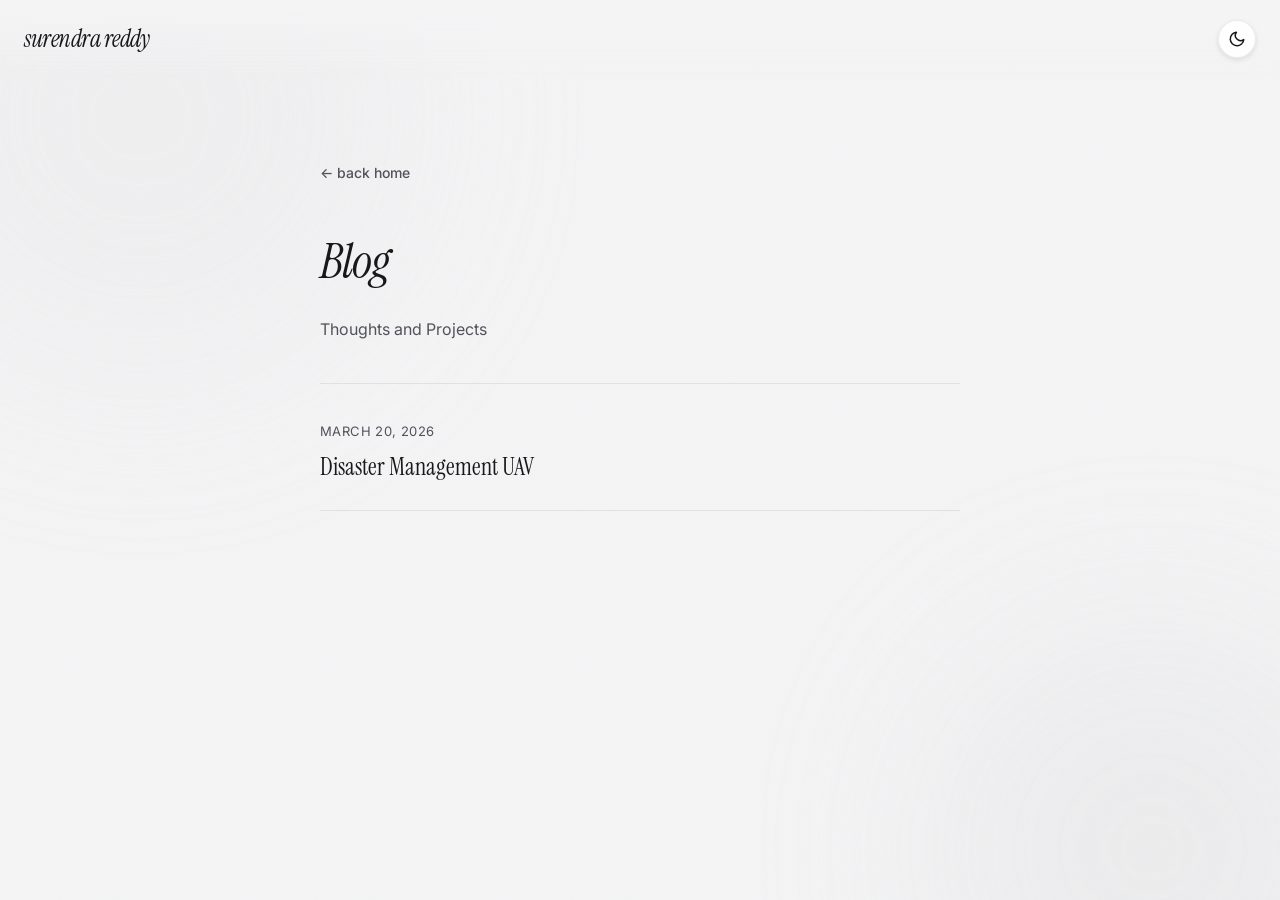
==== blog/index.html @ e0e72cfd "Initial portfolio commit with elegant styling, smart header, and UAV carousel" ====
<!doctype html>
<html lang="en">
  <head>
    <meta charset="utf-8">
    <meta name="viewport" content="width=device-width, initial-scale=1, shrink-to-fit=no">
    <title>Blog | Surendra Reddy</title>
    <!-- Import Google Font -->
    <link href="https://fonts.googleapis.com/css2?family=Instrument+Serif:ital@0;1&family=Inter:wght@400;500;600&display=swap" rel="stylesheet">
    <!-- Main styles -->
    <link rel="stylesheet" type="text/css" href="../style.css">
    <script>
      (function() {
        const theme = localStorage.getItem('theme') || (window.matchMedia('(prefers-color-scheme: dark)').matches ? 'dark' : 'light');
        document.documentElement.setAttribute('data-theme', theme);
      })();
    </script>
  </head>
  <body>

    <!-- Background Canvas System -->
    <div class="bg-canvas">
      <div class="bg-blob bg-blob-1"></div>
      <div class="bg-blob bg-blob-2"></div>
      <div class="bg-grain"></div>
    </div>

    <!-- Navigation Header -->
    <header class="site-header">
      <a href="../index.html" class="header-logo">surendra reddy</a>
      <div class="header-actions">
        <button id="theme-toggle" class="theme-toggle" aria-label="Toggle dark/light mode">
          <!-- Sun icon -->
          <svg class="sun-icon" viewBox="0 0 24 24" fill="none" stroke="currentColor" stroke-width="2" stroke-linecap="round" stroke-linejoin="round" style="width: 18px; height: 18px;">
            <circle cx="12" cy="12" r="5"></circle>
            <line x1="12" y1="1" x2="12" y2="3"></line>
            <line x1="12" y1="21" x2="12" y2="23"></line>
            <line x1="4.22" y1="4.22" x2="5.64" y2="5.64"></line>
            <line x1="18.36" y1="18.36" x2="19.78" y2="19.78"></line>
            <line x1="1" y1="12" x2="3" y2="12"></line>
            <line x1="21" y1="12" x2="23" y2="12"></line>
            <line x1="4.22" y1="19.78" x2="5.64" y2="18.36"></line>
            <line x1="18.36" y1="5.64" x2="19.78" y2="4.22"></line>
          </svg>
          <!-- Moon icon -->
          <svg class="moon-icon" viewBox="0 0 24 24" fill="none" stroke="currentColor" stroke-width="2" stroke-linecap="round" stroke-linejoin="round" style="width: 18px; height: 18px;">
            <path d="M21 12.79A9 9 0 1 1 11.21 3 7 7 0 0 0 21 12.79z"></path>
          </svg>
        </button>
      </div>
    </header>

    <div class="blog-container">
      <a href="../index.html" class="back">&larr; back home</a>
      
      <div class="blog-header">
        <h1 class="blog-title">Blog</h1>
        <p class="blog-subtitle">Thoughts and Projects</p>
      </div>

      <div class="blog-list" id="blog-posts-list">
        <p>Loading posts...</p>
      </div>
    </div>

    <!-- dynamic Markdown loading & parsing logic -->
    <script type="text/javascript">
      // Load all blog posts dynamically
      fetch('posts.json')
        .then(response => response.json())
        .then(posts => {
          const listContainer = document.getElementById('blog-posts-list');
          if (!posts || posts.length === 0) {
            listContainer.innerHTML = '<p>No posts published yet.</p>';
            return;
          }
          listContainer.innerHTML = '';
          posts.forEach(post => {
            const article = document.createElement('article');
            article.className = 'blog-post';
            article.innerHTML = `
              <p class="blog-date">${post.date}</p>
              <h2>
                <a href="view.html?post=${post.id}">${post.title}</a>
              </h2>
            `;
            listContainer.appendChild(article);
          });
        })
        .catch(err => {
          console.error("Error loading blog posts:", err);
          document.getElementById('blog-posts-list').innerHTML = '<p>Error loading blog posts.</p>';
        });

      // Theme toggle trigger
      const toggleButton = document.getElementById('theme-toggle');
      toggleButton.addEventListener('click', () => {
        const currentTheme = document.documentElement.getAttribute('data-theme');
        let newTheme = 'light';
        if (currentTheme === 'light') {
          newTheme = 'dark';
        }
        document.documentElement.setAttribute('data-theme', newTheme);
        localStorage.setItem('theme', newTheme);
      });

      // Smart header hide-on-scroll logic
      let lastScrollY = window.scrollY;
      const header = document.querySelector('.site-header');
      const threshold = 5;

      window.addEventListener('scroll', () => {
        const currentScrollY = window.scrollY;
        
        // Ignore small movements
        if (Math.abs(currentScrollY - lastScrollY) < threshold) {
          return;
        }
        
        if (currentScrollY <= 50) {
          // Always show near the top
          header.classList.remove('header-hidden');
        } else if (currentScrollY > lastScrollY) {
          // Scrolling down
          header.classList.add('header-hidden');
        } else {
          // Scrolling up
          header.classList.remove('header-hidden');
        }
        
        lastScrollY = currentScrollY;
      }, { passive: true });
    </script>
  </body>
</html>
---- style.css ----
@import url('https://fonts.googleapis.com/css2?family=Instrument+Serif:ital@0;1&family=Inter:wght@400;500;600&display=swap');

:root {
    --font-serif: 'Instrument Serif', Georgia, serif;
    --font-sans: 'Inter', -apple-system, BlinkMacSystemFont, system-ui, sans-serif;
    --font-mono: 'SF Mono', ui-monospace, Monaco, monospace;

    --bg-color: #f4f4f5;
    --bg-section-color: rgba(255, 255, 255, 0.65);
    --text-color: #18181b;
    --text-muted: #52525b;
    --text-italic: #71717a;
    --accent-color: #1d4ed8; /* permanent blue links */
    --border-color: rgba(24, 24, 27, 0.08);
    --timeline-line: #a1a1aa;
    --card-bg: rgba(255, 255, 255, 0.85);
    --card-border: rgba(24, 24, 27, 0.08);
    --pub-venue-color: #1d4ed8;
    --hr-gradient-start: rgba(24, 24, 27, 0);
    --hr-gradient-mid: rgba(24, 24, 27, 0.15);
    --hr-gradient-end: rgba(24, 24, 27, 0);
    
    --toggle-bg: rgba(255, 255, 255, 0.85);
    --toggle-color: #18181b;
    --toggle-hover-bg: #ffffff;
    
    --link-color: #71717a; /* grey by default */
    
    --blob-1: rgba(228, 228, 231, 0.45);
    --blob-2: rgba(212, 212, 216, 0.35);
}

[data-theme="dark"] {
    --bg-color: #09090b;
    --bg-section-color: rgba(24, 24, 27, 0.4);
    --text-color: #fafafa;
    --text-muted: #a1a1aa;
    --text-italic: #71717a;
    --accent-color: #60a5fa; /* permanent light blue links */
    --border-color: rgba(250, 250, 250, 0.1);
    --timeline-line: #3f3f46;
    --card-bg: rgba(24, 24, 27, 0.65);
    --card-border: rgba(250, 250, 250, 0.1);
    --pub-venue-color: #60a5fa;
    --hr-gradient-start: rgba(250, 250, 250, 0);
    --hr-gradient-mid: rgba(250, 250, 250, 0.2);
    --hr-gradient-end: rgba(250, 250, 250, 0);
    
    --toggle-bg: rgba(24, 24, 27, 0.85);
    --toggle-color: #fafafa;
    --toggle-hover-bg: #18181b;
    
    --link-color: #a1a1aa; /* grey by default */
    
    --blob-1: rgba(39, 39, 42, 0.35);
    --blob-2: rgba(24, 24, 27, 0.25);
}

/* Global Transition for Smooth Theme Switching */
* {
    transition: background-color 0.3s ease, border-color 0.3s ease, color 0.3s ease;
}

body {
    margin: 0;
    padding: 0;
    background-color: transparent;
    font-family: var(--font-sans);
    font-size: 16px;
    line-height: 1.6;
    color: var(--text-color);
}

/* Background Canvas System */
.bg-canvas {
    position: fixed;
    inset: 0;
    z-index: -1;
    overflow: hidden;
    pointer-events: none;
    background: var(--bg-color);
    transition: background-color 0.8s ease;
}
.bg-blob {
    position: absolute;
    border-radius: 50%;
    filter: blur(90px);
    opacity: 0.7;
}
.bg-blob-1 {
    width: 42vmax;
    height: 42vmax;
    top: -12vmax;
    left: -10vmax;
    background: var(--blob-1);
}
.bg-blob-2 {
    width: 36vmax;
    height: 36vmax;
    bottom: -14vmax;
    right: -8vmax;
    background: var(--blob-2);
}
.bg-grain {
    position: absolute;
    inset: 0;
    opacity: 0.025;
    background-image: url("data:image/svg+xml,%3Csvg viewBox='0 0 512 512' xmlns='http://www.w3.org/2000/svg'%3E%3Cfilter id='n'%3E%3CfeTurbulence type='fractalNoise' baseFrequency='0.7' numOctaves='4' stitchTiles='stitch'/%3E%3C/filter%3E%3Crect width='100%25' height='100%25' filter='url(%23n)'/%3E%3C/svg%3E");
    background-size: 256px;
    pointer-events: none;
}
html[data-theme="dark"] .bg-grain {
    opacity: 0.04;
}

/* Layout */
.container {
    margin-left: auto;
    margin-right: auto;
    padding-left: 15px;
    padding-right: 15px;
    position: relative;
}
@media (min-width: 992px) {
    .container {
        width: 970px;
     }
}
.row {
    display: grid;
    grid-template-columns: repeat(12, 1fr);
}

/* Section styling with background color (to support dark theme correctly) */
.bg-section {
    background-color: var(--bg-section-color);
    padding-top: 1px;
    margin-top: 10px;
    transition: background-color 0.3s ease;
}
.featured-writing-section {
    margin-top: 50px;
    padding-bottom: 30px;
}

/* Theme Toggle Button */
.theme-toggle-container {
    position: absolute;
    top: 20px;
    right: 15px;
    z-index: 100;
}
#theme-toggle {
    background-color: var(--toggle-bg);
    color: var(--toggle-color);
    border: 1px solid var(--card-border);
    border-radius: 50%;
    width: 40px;
    height: 40px;
    cursor: pointer;
    display: flex;
    align-items: center;
    justify-content: center;
    outline: none;
    box-shadow: 0 2px 5px rgba(0,0,0,0.1);
}
#theme-toggle:hover {
    background-color: var(--toggle-hover-bg);
    transform: scale(1.05);
}
#theme-toggle svg {
    width: 20px;
    height: 20px;
}
/* Toggle Icons Show/Hide */
[data-theme="dark"] .sun-icon {
    display: block;
}
[data-theme="dark"] .moon-icon {
    display: none;
}
.sun-icon {
    display: none;
}
.moon-icon {
    display: block;
}

/* Links */
a {
    color: var(--accent-color);
    text-decoration: none;
    transition: color 0.2s ease, opacity 0.2s ease;
}
a:hover {
    text-decoration: none;
    color: var(--accent-color);
    opacity: 0.8;
}

/* Props */
#dhead {
    margin-top: 20px;
}
#dpic {
    grid-column: span 6;
    text-align: right;
}
#ddesc {
    padding-top: 40px;
    padding-left: 20px;
    grid-column: span 6;
}
@media (max-width: 991px) {
    #dpic {
      grid-column: span 12;
      text-align: center;
    }
    #ddesc {
      grid-column: span 12;
      padding-top: 20px;
      text-align: center;
    }
}
h1 {
    font-family: var(--font-serif);
    font-size: 3rem;
    font-weight: 400;
    padding: 0;
    margin: 0;
}
h2 {
    font-family: var(--font-serif);
    font-weight: 400;
    color: var(--text-muted);
    font-size: 1.625rem;
    padding: 0;
    margin: 5px 0 10px 0;
}
#ddesc h1 {
    font-family: var(--font-serif);
    font-style: italic;
    font-size: 3.5rem;
    font-weight: 400;
    letter-spacing: -0.03em;
    line-height: 1.0;
    margin-bottom: 6px;
    color: var(--text-color);
}
#ddesc h2 {
    font-family: var(--font-sans);
    font-style: normal;
    color: var(--text-muted);
    font-size: 15px;
    margin-bottom: 28px;
    font-weight: 400;
    letter-spacing: 0.04em;
    text-transform: lowercase;
}
@media (max-width: 640px) {
    #ddesc h1 {
        font-size: 2.5rem;
    }
}
@media (min-width: 992px) {
    #ddesc h2 {
        max-width: 300px;
    }
}
#dpic img {
    width: 240px;
    height: 240px;
    border-radius: 120px;
    border: 3px solid var(--card-border);
    box-shadow: 0 4px 10px rgba(0,0,0,0.1);
}
.iico {
    width: 40px;
    height: 40px;
    color: var(--link-color);
    transition: color 0.2s ease, opacity 0.2s ease, transform 0.2s ease;
}
.iico:hover {
    transform: scale(1.1);
}
/* Brand Colors on Hover/Active */
#link-twitter:hover .iico, #link-twitter:active .iico {
    color: var(--text-color); /* X: black/white */
}
#link-github:hover .iico, #link-github:active .iico {
    color: #24292e;
}
[data-theme="dark"] #link-github:hover .iico, [data-theme="dark"] #link-github:active .iico {
    color: #ffffff;
}
#link-linkedin:hover .iico, #link-linkedin:active .iico {
    color: #0a66c2; /* LinkedIn Blue */
}
#iemail:hover, #iemail:active {
    color: #ea4335; /* Email Red */
}
#link-rss:hover .iico, #link-rss:active .iico {
    color: #f26522; /* RSS Orange */
}
#demail {
    margin-top: 10px;
    color: var(--text-muted);
    opacity: 0;
    transition: opacity 0.7s;
}
hr {
    height: 1px;
    background-image: linear-gradient(to right, var(--hr-gradient-start), var(--hr-gradient-mid), var(--hr-gradient-end));
    padding: 0;
    margin: 20px 0px 20px 0px;
    border: 0;
}
.ico {
    grid-column: span 1;
    vertical-align: top;
    position: relative;
}
.ico::before {
    content: '';
    position: absolute;
    top: 0;
    bottom: 0;
    left: 0;
    width: 2px;
    background-color: var(--timeline-line);
}
.entry:first-child .ico::before {
    top: 8px; /* Start at the center of the first dot */
}
.entry:last-child .ico::before {
    bottom: calc(100% - 8px); /* End at the center of the last dot */
}
.ico img {
    border-radius: 5px;
    width: 100%;
    max-width: 80px;
    margin-left: 10px;
}
.desc {
    grid-column: span 9;
    vertical-align: top;
    font-size: 17px;
    padding-left: 20px;
    padding-bottom: 30px; /* Consistent spacing between entries */
}
.entry {
}
.entry-dot {
    position: absolute;
    top: 8px; /* Center-aligned with the first line of text */
    left: -6px; /* Center-aligned with the vertical line */
    width: 10px;
    height: 10px;
    border-radius: 50%;
    background-color: var(--timeline-line);
    border: 2px solid var(--bg-color);
    z-index: 2;
}
.timespan {
    grid-column: span 2;
    font-size: 14px;
    text-align: right;
    padding-right: 10px;
    color: var(--text-muted);
    white-space: nowrap !important;
}
.hassets {
    position: relative;
}
@media (max-width: 991px) {
    .hassets {
        display: none;
    }
}
.hasset {
    position: absolute;
    margin: 0;
    padding: 0;
}
.ctitle {
    font-family: var(--font-serif);
    font-style: italic;
    font-size: 2.5rem;
    font-weight: 400;
    letter-spacing: -0.02em;
    color: var(--text-color);
    margin-bottom: 20px;
    margin-top: 40px;
}
#featured-talks .row {
    grid-column-gap: 10px;
    grid-row-gap: 10px;
    padding-bottom: 30px;
}
.card {
    grid-column: span 4;
    vertical-align: top;
    border: 1px solid var(--card-border);
    border-radius: 12px;
    padding: 10px;
    background-color: var(--card-bg);
    box-shadow: 0 2px 5px rgba(0,0,0,0.05);
    transition: transform 0.2s ease, box-shadow 0.2s ease;
}
.card:hover {
    transform: translateY(-4px);
    box-shadow: 0 6px 15px rgba(0,0,0,0.1);
}
@media (max-width: 991px) {
    .card {
        grid-column: span 6;
    }
    #featured-talks .row {
        grid-column-gap: 5px;
        grid-row-gap: 5px;
    }
}
@media (max-width: 575px) {
    .card {
        grid-column: span 12;
    }
}
.card img {
    border-radius: 8px;
    width: 100%;
    border: 1px solid var(--card-border);
}
.project-card-custom {
    grid-column: span 12 !important;
    display: grid;
    grid-template-columns: repeat(12, 1fr);
    gap: 20px;
    padding: 15px;
}
.project-card-custom .img-container {
    grid-column: span 4;
    display: flex;
    align-items: center;
    justify-content: center;
}
.project-card-custom .img-container img {
    width: 100%;
    max-height: 280px;
    object-fit: cover;
    border-radius: 8px;
}
/* UAV Project Card Carousel */
.uav-carousel {
    position: relative;
    width: 100%;
    height: 280px;
    overflow: hidden;
    border-radius: 8px;
    border: 1px solid var(--card-border);
}
.carousel-slides {
    display: flex;
    width: 100%;
    height: 100%;
    overflow-x: auto;
    scroll-snap-type: x mandatory;
    scroll-behavior: smooth;
    scrollbar-width: none; /* Hide scrollbar for Firefox */
}
.carousel-slides::-webkit-scrollbar {
    display: none; /* Hide scrollbar for Chrome, Safari, Opera */
}
.carousel-slide {
    flex: 0 0 100%;
    width: 100%;
    height: 100%;
    object-fit: cover;
    scroll-snap-align: start;
}
.carousel-dots {
    position: absolute;
    bottom: 12px;
    left: 50%;
    transform: translateX(-50%);
    display: flex;
    gap: 8px;
    z-index: 10;
}
.carousel-dots .dot {
    width: 8px;
    height: 8px;
    border-radius: 50%;
    background-color: rgba(255, 255, 255, 0.4);
    border: 1px solid rgba(0, 0, 0, 0.2);
    cursor: pointer;
    transition: background-color 0.3s ease;
}
.carousel-dots .dot.active {
    background-color: #ffffff;
    box-shadow: 0 0 4px rgba(0, 0, 0, 0.4);
}
.project-card-custom .text-container {
    grid-column: span 8;
    display: flex;
    flex-direction: column;
    justify-content: center;
    text-align: left;
}
.project-card-custom .project-title {
    font-size: 22px;
    font-weight: 600;
    margin-bottom: 10px;
}
.project-card-custom .project-desc {
    font-size: 15px;
    color: var(--text-color);
    line-height: 1.5;
    margin-bottom: 12px;
}
.project-card-custom .project-tech {
    font-size: 13px;
    color: var(--text-muted);
    font-weight: 500;
}
@media (max-width: 767px) {
    .project-card-custom {
        grid-template-columns: 1fr;
        gap: 15px;
    }
    .project-card-custom .img-container {
        grid-column: span 12;
    }
    .project-card-custom .text-container {
        grid-column: span 12;
    }
}
.cdesc {
    height: 30px;
    vertical-align: top;
    margin-bottom: 10px;
    font-size: 15px;
}
@media (max-width: 768px) {
    .cdesc {
        font-size: 14px;
        padding-bottom: 10px;
    }
}
#pet-projects .row {
    grid-column-gap: 10px;
    grid-row-gap: 10px;
}
.project {
    margin-bottom: 10px;
    padding-bottom: 10px;
    border-bottom: 1px solid var(--border-color);
}
.pico {
    float: left;
    margin-right: 10px;
}
.pdesc {
}
.pend {
    clear: both;
}
.pico img {
    height: 80px;
    border-radius: 5px;
    border: 1px solid var(--card-border);
}
.pub {
    font-size: 14px;
    border-left: 4px solid var(--timeline-line);
    padding: 2px 0px 2px 10px;
    margin-bottom: 10px;
}
.pub-title {
    display: inline;
    color: var(--text-color);
}
.pub-venue {
    display: inline;
    color: var(--pub-venue-color);
}
.pub-authors {
    display: block;
    color: var(--text-muted);
}
.tul {
    text-align: center;
    padding: 0;
}
.til {
    display: inline-block;
    padding: 3px 15px 3px 15px;
    margin-bottom: 5px;
}
.tilb {
    border-right: 1px solid var(--border-color);
}
.nodot {
    list-style-type: none;
    padding-left: 0;
}

#dico {
    display: flex;
    align-items: center;
    gap: 15px;
    margin-top: 15px;
}
@media (max-width: 991px) {
    #dico {
        justify-content: center;
    }
}

/* Nisarga-Style Blog Section */
.blog-list-custom {
    margin-top: 30px;
    padding-bottom: 20px;
}
.blog-post-custom {
    padding: 20px 0;
    border-bottom: 1px solid var(--border-color);
    text-align: left;
}
.blog-post-custom:first-child {
    border-top: 1px solid var(--border-color);
}
.blog-post-custom .blog-date-custom {
    font-size: 13px;
    color: var(--text-muted);
    text-transform: uppercase;
    letter-spacing: 0.05em;
    margin-bottom: 6px;
    margin-top: 0;
}
.blog-post-custom h3 {
    margin: 0;
    font-family: Georgia, Cambria, "Times New Roman", Times, serif;
    font-weight: normal;
    font-style: normal;
}
.blog-post-custom h3 a {
    color: var(--text-color) !important;
    font-size: 1.375rem;
    letter-spacing: -0.02em;
    line-height: 1.25;
    transition: color 0.2s ease;
}
.blog-post-custom h3 a:hover {
    color: var(--accent-color) !important;
    text-decoration: none;
}

/* ═══════════════════════════════════════
   SITE HEADER & NAVIGATION (for inner pages)
   ═══════════════════════════════════════ */
.site-header {
    position: fixed;
    top: 0;
    left: 0;
    right: 0;
    z-index: 100;
    padding: 20px 24px;
    display: flex;
    align-items: center;
    justify-content: space-between;
    pointer-events: none;
    transition: transform 0.3s cubic-bezier(0.16, 1, 0.3, 1);
}
.site-header.header-hidden {
    transform: translateY(-100%);
}
.site-header::before {
    content: '';
    position: absolute;
    inset: 0;
    pointer-events: none;
    z-index: -1;
    -webkit-backdrop-filter: blur(14px) saturate(140%);
    backdrop-filter: blur(14px) saturate(140%);
    background: linear-gradient(to bottom, var(--bg-color), rgba(244, 244, 245, 0.4) 60%, transparent);
}
[data-theme="dark"] .site-header::before {
    background: linear-gradient(to bottom, var(--bg-color), rgba(9, 9, 11, 0.4) 60%, transparent);
}
.site-header > * {
    pointer-events: auto;
}
.header-logo {
    font-family: var(--font-serif);
    font-size: 24px;
    font-weight: 400;
    font-style: italic;
    color: var(--text-color);
    text-decoration: none;
    letter-spacing: -0.02em;
    transition: opacity 0.2s ease;
}
.header-logo:hover {
    opacity: 0.5;
}
.header-actions {
    display: flex;
    align-items: center;
    gap: 8px;
}
.site-header #theme-toggle {
    position: static;
    width: 38px;
    height: 38px;
}

/* Non-hero container layout */
main:not(.hero), .post-container, .blog-container {
    max-width: 640px;
    margin: 0 auto;
    padding: 140px 24px 100px;
    position: relative;
    z-index: 1;
}
@media (min-width: 641px) {
    main:not(.hero), .post-container, .blog-container {
        padding: 160px 32px 100px;
    }
}

.back, .post-back {
    display: inline-flex;
    align-items: center;
    gap: 6px;
    margin-bottom: 40px;
    color: var(--text-muted);
    text-decoration: none;
    font-size: 14px;
    font-weight: 500;
    transition: color 0.2s ease;
}
.back:hover, .post-back:hover {
    color: var(--text-color);
    opacity: 1;
}

/* Dedicated blog list page styling */
.blog-header {
    margin-bottom: 40px;
}
.blog-title {
    font-family: var(--font-serif);
    font-style: italic;
    font-size: 3rem;
    font-weight: 400;
    margin-bottom: 10px;
    letter-spacing: -0.03em;
}
.blog-subtitle {
    color: var(--text-muted);
    font-size: 16px;
    margin-bottom: 0;
}
.blog-list {
    margin-top: 40px;
}
.blog-post {
    padding: 24px 0;
    border-bottom: 1px solid var(--border-color);
}
.blog-post:first-child {
    border-top: 1px solid var(--border-color);
}
.blog-post h2 {
    margin: 0;
    font-family: var(--font-serif);
    font-weight: 400;
    font-size: 1.5rem;
}
.blog-post a {
    text-decoration: none;
    color: var(--text-color);
    display: block;
    transition: color 0.2s ease;
}
.blog-post a:hover {
    color: var(--accent-color);
}
.blog-date {
    font-size: 13px;
    color: var(--text-muted);
    margin-bottom: 6px;
    font-weight: 400;
    letter-spacing: 0.03em;
    text-transform: uppercase;
}

.standard-amp {
    font-family: var(--font-sans) !important;
    font-style: normal !important;
    font-weight: 400;
}
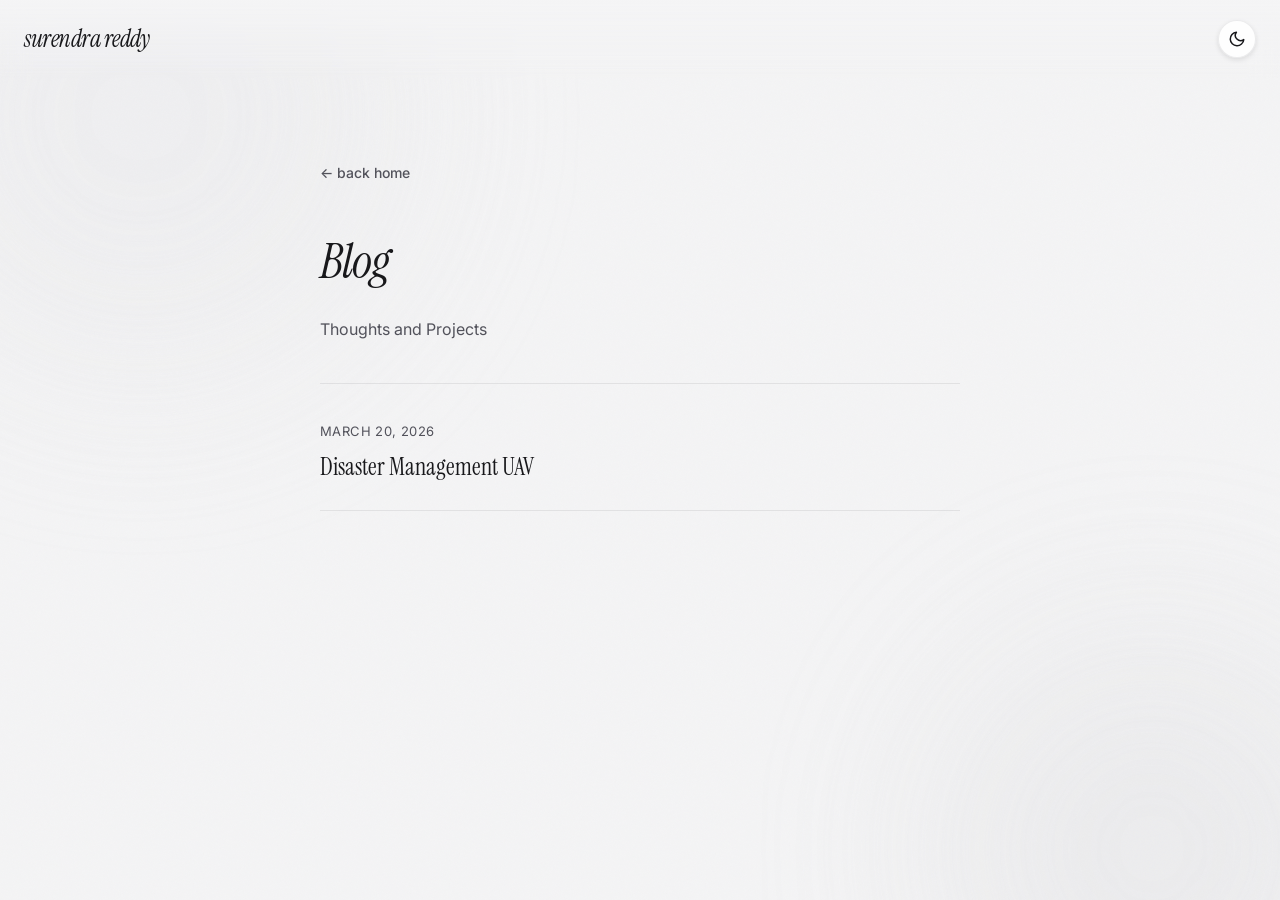
==== commit 308a00db: "Fix mobile viewport scroll white bar and add CSS cache bust parameters" ====
--- a/blog/index.html
+++ b/blog/index.html
@@ -7,7 +7,7 @@
     <!-- Import Google Font -->
     <link href="https://fonts.googleapis.com/css2?family=Instrument+Serif:ital@0;1&family=Inter:wght@400;500;600&display=swap" rel="stylesheet">
     <!-- Main styles -->
-    <link rel="stylesheet" type="text/css" href="../style.css">
+    <link rel="stylesheet" type="text/css" href="../style.css?v=1.1">
     <script>
       (function() {
         const theme = localStorage.getItem('theme') || (window.matchMedia('(prefers-color-scheme: dark)').matches ? 'dark' : 'light');
--- a/style.css
+++ b/style.css
@@ -61,10 +61,14 @@
     transition: background-color 0.3s ease, border-color 0.3s ease, color 0.3s ease;
 }
 
+html {
+    background-color: var(--bg-color);
+}
+
 body {
     margin: 0;
     padding: 0;
-    background-color: transparent;
+    background-color: var(--bg-color);
     font-family: var(--font-sans);
     font-size: 16px;
     line-height: 1.6;
@@ -75,10 +79,10 @@
 .bg-canvas {
     position: fixed;
     inset: 0;
-    z-index: -1;
+    z-index: 0;
     overflow: hidden;
     pointer-events: none;
-    background: var(--bg-color);
+    background: transparent;
     transition: background-color 0.8s ease;
 }
 .bg-blob {
@@ -120,6 +124,7 @@
     padding-left: 15px;
     padding-right: 15px;
     position: relative;
+    z-index: 1;
 }
 @media (min-width: 992px) {
     .container {
@@ -137,6 +142,8 @@
     padding-top: 1px;
     margin-top: 10px;
     transition: background-color 0.3s ease;
+    position: relative;
+    z-index: 1;
 }
 .featured-writing-section {
     margin-top: 50px;
@@ -314,6 +321,8 @@
     padding: 0;
     margin: 20px 0px 20px 0px;
     border: 0;
+    position: relative;
+    z-index: 1;
 }
 .ico {
     grid-column: span 1;
@@ -800,3 +809,54 @@
     font-style: normal !important;
     font-weight: 400;
 }
+
+@media (max-width: 767px) {
+    .entry.row {
+        display: grid;
+        grid-template-columns: 24px 1fr;
+        grid-template-rows: auto auto;
+        column-gap: 12px;
+        row-gap: 4px;
+    }
+    .timespan {
+        grid-column: 2;
+        grid-row: 1;
+        text-align: left !important;
+        font-size: 13px;
+        font-weight: 600;
+        color: var(--text-muted);
+        padding-right: 0;
+        white-space: nowrap !important;
+    }
+    .ico {
+        grid-column: 1;
+        grid-row: 1 / span 2;
+        position: relative;
+        display: flex;
+        flex-direction: column;
+        align-items: center;
+    }
+    .ico::before {
+        left: 11px; /* Center of the 24px column */
+    }
+    .entry:first-child .ico::before {
+        top: 7px; /* Align with the new dot position */
+    }
+    .entry:last-child .ico::before {
+        bottom: calc(100% - 7px); /* Align with the new dot position */
+    }
+    .entry-dot {
+        left: 5px; /* Centered relative to 11px line */
+        top: 7px; /* Align with center of timespan text line */
+    }
+    .ico img {
+        display: none;
+    }
+    .desc {
+        grid-column: 2;
+        grid-row: 2;
+        font-size: 15px;
+        padding-left: 0;
+        padding-bottom: 25px;
+    }
+}
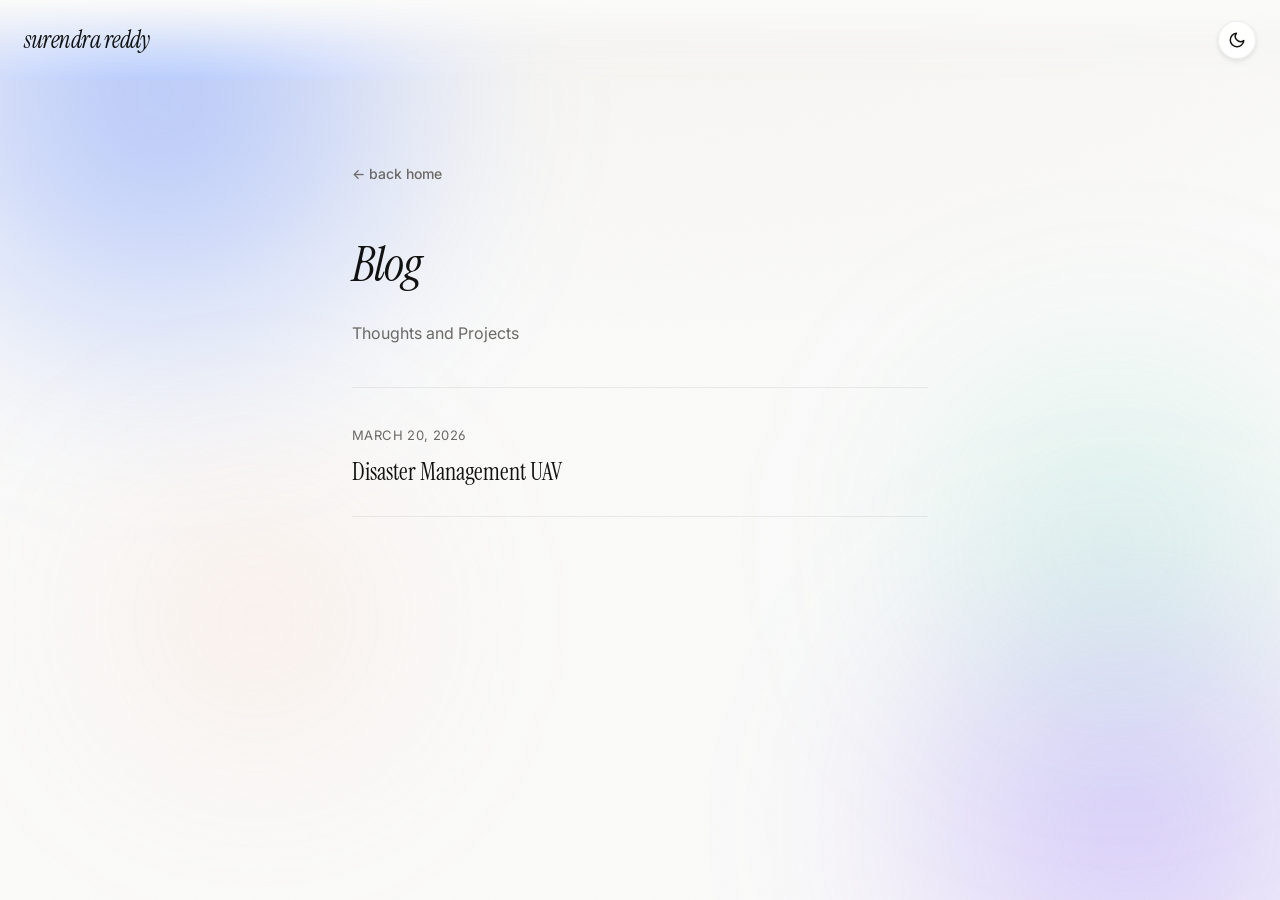
==== commit 60b8c072: "Premium updates, subpage background unification, and timeline fixes" ====
--- a/blog/index.html
+++ b/blog/index.html
@@ -4,8 +4,8 @@
     <meta charset="utf-8">
     <meta name="viewport" content="width=device-width, initial-scale=1, shrink-to-fit=no">
     <title>Blog | Surendra Reddy</title>
-    <!-- Import Google Font -->
-    <link href="https://fonts.googleapis.com/css2?family=Instrument+Serif:ital@0;1&family=Inter:wght@400;500;600&display=swap" rel="stylesheet">
+    <!-- Import Google Fonts for premium HD feel -->
+    <link href="https://fonts.googleapis.com/css2?family=Instrument+Serif:ital@0;1&family=Inter:wght@300;400;500;600;700&family=Outfit:wght@300;400;500;600;700&display=swap" rel="stylesheet">
     <!-- Main styles -->
     <link rel="stylesheet" type="text/css" href="../style.css?v=1.1">
     <script>
@@ -21,6 +21,8 @@
     <div class="bg-canvas">
       <div class="bg-blob bg-blob-1"></div>
       <div class="bg-blob bg-blob-2"></div>
+      <div class="bg-blob bg-blob-3"></div>
+      <div class="bg-blob bg-blob-4"></div>
       <div class="bg-grain"></div>
     </div>
 
--- a/style.css
+++ b/style.css
@@ -1,68 +1,88 @@
-@import url('https://fonts.googleapis.com/css2?family=Instrument+Serif:ital@0;1&family=Inter:wght@400;500;600&display=swap');
+@import url('https://fonts.googleapis.com/css2?family=Instrument+Serif:ital@0;1&family=Inter:wght@300;400;500;600;700&family=Outfit:wght@300;400;500;600;700&display=swap');
 
 :root {
     --font-serif: 'Instrument Serif', Georgia, serif;
     --font-sans: 'Inter', -apple-system, BlinkMacSystemFont, system-ui, sans-serif;
+    --font-display: 'Outfit', 'Inter', sans-serif;
     --font-mono: 'SF Mono', ui-monospace, Monaco, monospace;
 
-    --bg-color: #f4f4f5;
-    --bg-section-color: rgba(255, 255, 255, 0.65);
-    --text-color: #18181b;
-    --text-muted: #52525b;
-    --text-italic: #71717a;
-    --accent-color: #1d4ed8; /* permanent blue links */
-    --border-color: rgba(24, 24, 27, 0.08);
-    --timeline-line: #a1a1aa;
-    --card-bg: rgba(255, 255, 255, 0.85);
-    --card-border: rgba(24, 24, 27, 0.08);
-    --pub-venue-color: #1d4ed8;
-    --hr-gradient-start: rgba(24, 24, 27, 0);
-    --hr-gradient-mid: rgba(24, 24, 27, 0.15);
-    --hr-gradient-end: rgba(24, 24, 27, 0);
-    
-    --toggle-bg: rgba(255, 255, 255, 0.85);
-    --toggle-color: #18181b;
+    /* Light mode — crisp warm-white premium feel */
+    --bg-color: #fafaf9;
+    --bg-deep: #f5f3ef;
+    --bg-section-color: rgba(255, 255, 255, 0.72);
+    --text-color: #111110;
+    --text-muted: #6b6965;
+    --text-italic: #8a8580;
+    --accent-color: #2563eb;
+    --accent-glow: rgba(37, 99, 235, 0.18);
+    --border-color: rgba(17, 17, 16, 0.07);
+    --border-subtle: rgba(17, 17, 16, 0.04);
+    --timeline-line: #c9c6c0;
+    --card-bg: rgba(255, 255, 255, 0.82);
+    --card-border: rgba(17, 17, 16, 0.07);
+    --card-glow: rgba(37, 99, 235, 0.06);
+    --pub-venue-color: #2563eb;
+    --hr-gradient-start: rgba(17, 17, 16, 0);
+    --hr-gradient-mid: rgba(17, 17, 16, 0.12);
+    --hr-gradient-end: rgba(17, 17, 16, 0);
+    --toggle-bg: rgba(255, 255, 255, 0.9);
+    --toggle-color: #111110;
     --toggle-hover-bg: #ffffff;
-    
-    --link-color: #71717a; /* grey by default */
-    
-    --blob-1: rgba(228, 228, 231, 0.45);
-    --blob-2: rgba(212, 212, 216, 0.35);
+    --link-color: #8a8580;
+    /* Aurora blobs for light mode — strong blue/indigo tint */
+    --blob-1-color: rgba(99, 140, 255, 0.50);
+    --blob-2-color: rgba(147, 112, 255, 0.38);
+    --blob-3-color: rgba(80, 210, 180, 0.28);
+    --blob-4-color: rgba(255, 180, 150, 0.22);
+    --mesh-opacity: 0.018;
 }
 
 [data-theme="dark"] {
-    --bg-color: #09090b;
-    --bg-section-color: rgba(24, 24, 27, 0.4);
-    --text-color: #fafafa;
-    --text-muted: #a1a1aa;
-    --text-italic: #71717a;
-    --accent-color: #60a5fa; /* permanent light blue links */
-    --border-color: rgba(250, 250, 250, 0.1);
-    --timeline-line: #3f3f46;
-    --card-bg: rgba(24, 24, 27, 0.65);
-    --card-border: rgba(250, 250, 250, 0.1);
+    /* Dark mode — deep space premium feel */
+    --bg-color: #08080a;
+    --bg-deep: #050507;
+    --bg-section-color: rgba(18, 18, 22, 0.65);
+    --text-color: #f0eeeb;
+    --text-muted: #8a8785;
+    --text-italic: #6b6865;
+    --accent-color: #60a5fa;
+    --accent-glow: rgba(96, 165, 250, 0.22);
+    --border-color: rgba(240, 238, 235, 0.08);
+    --border-subtle: rgba(240, 238, 235, 0.04);
+    --timeline-line: #2e2e36;
+    --card-bg: rgba(18, 18, 24, 0.72);
+    --card-border: rgba(240, 238, 235, 0.08);
+    --card-glow: rgba(96, 165, 250, 0.08);
     --pub-venue-color: #60a5fa;
-    --hr-gradient-start: rgba(250, 250, 250, 0);
-    --hr-gradient-mid: rgba(250, 250, 250, 0.2);
-    --hr-gradient-end: rgba(250, 250, 250, 0);
-    
-    --toggle-bg: rgba(24, 24, 27, 0.85);
-    --toggle-color: #fafafa;
-    --toggle-hover-bg: #18181b;
-    
-    --link-color: #a1a1aa; /* grey by default */
-    
-    --blob-1: rgba(39, 39, 42, 0.35);
-    --blob-2: rgba(24, 24, 27, 0.25);
+    --hr-gradient-start: rgba(240, 238, 235, 0);
+    --hr-gradient-mid: rgba(240, 238, 235, 0.15);
+    --hr-gradient-end: rgba(240, 238, 235, 0);
+    --toggle-bg: rgba(22, 22, 28, 0.90);
+    --toggle-color: #f0eeeb;
+    --toggle-hover-bg: #1a1a22;
+    --link-color: #6b6865;
+    /* Aurora blobs for dark mode */
+    --blob-1-color: rgba(59, 80, 180, 0.22);
+    --blob-2-color: rgba(100, 50, 180, 0.18);
+    --blob-3-color: rgba(20, 120, 100, 0.15);
+    --blob-4-color: rgba(180, 60, 80, 0.10);
+    --mesh-opacity: 0.045;
 }
 
 /* Global Transition for Smooth Theme Switching */
-* {
-    transition: background-color 0.3s ease, border-color 0.3s ease, color 0.3s ease;
+*, *::before, *::after {
+    transition: background-color 0.4s ease, border-color 0.4s ease, color 0.4s ease, box-shadow 0.4s ease;
+    box-sizing: border-box;
 }
 
 html {
     background-color: var(--bg-color);
+    /* HD/4K text rendering — crisp at all DPIs */
+    -webkit-font-smoothing: antialiased;
+    -moz-osx-font-smoothing: grayscale;
+    text-rendering: optimizeLegibility;
+    font-feature-settings: 'kern' 1, 'liga' 1, 'calt' 1, 'ss01' 1;
+    scroll-behavior: smooth;
 }
 
 body {
@@ -71,50 +91,113 @@
     background-color: var(--bg-color);
     font-family: var(--font-sans);
     font-size: 16px;
-    line-height: 1.6;
+    line-height: 1.65;
     color: var(--text-color);
-}
-
-/* Background Canvas System */
+    /* Crisp subpixel text */
+    -webkit-font-smoothing: antialiased;
+    -moz-osx-font-smoothing: grayscale;
+    text-rendering: optimizeLegibility;
+}
+
+/* ═══════════════════════════════════════
+   PREMIUM AURORA BACKGROUND SYSTEM
+   ═══════════════════════════════════════ */
 .bg-canvas {
     position: fixed;
     inset: 0;
     z-index: 0;
     overflow: hidden;
     pointer-events: none;
-    background: transparent;
+    /* Base gradient behind blobs */
+    background: radial-gradient(ellipse 120% 80% at 50% -10%, var(--bg-deep) 0%, var(--bg-color) 60%);
     transition: background-color 0.8s ease;
 }
+
+/* Aurora blob base */
 .bg-blob {
     position: absolute;
     border-radius: 50%;
-    filter: blur(90px);
-    opacity: 0.7;
-}
+    pointer-events: none;
+    will-change: transform;
+}
+
+/* Blob 1 — top-left, primary accent (blue/indigo) */
 .bg-blob-1 {
-    width: 42vmax;
-    height: 42vmax;
-    top: -12vmax;
-    left: -10vmax;
-    background: var(--blob-1);
-}
+    width: 55vmax;
+    height: 55vmax;
+    top: -20vmax;
+    left: -15vmax;
+    background: radial-gradient(ellipse at center, var(--blob-1-color) 0%, transparent 70%);
+    filter: blur(70px);
+    animation: aurora-drift-1 22s ease-in-out infinite alternate;
+}
+
+/* Blob 2 — bottom-right, purple/violet */
 .bg-blob-2 {
+    width: 48vmax;
+    height: 48vmax;
+    bottom: -18vmax;
+    right: -12vmax;
+    background: radial-gradient(ellipse at center, var(--blob-2-color) 0%, transparent 70%);
+    filter: blur(80px);
+    animation: aurora-drift-2 28s ease-in-out infinite alternate;
+}
+
+/* Blob 3 — center-right, teal/green */
+.bg-blob-3 {
     width: 36vmax;
     height: 36vmax;
-    bottom: -14vmax;
-    right: -8vmax;
-    background: var(--blob-2);
-}
+    top: 35%;
+    right: -5vmax;
+    background: radial-gradient(ellipse at center, var(--blob-3-color) 0%, transparent 70%);
+    filter: blur(100px);
+    animation: aurora-drift-3 34s ease-in-out infinite alternate;
+}
+
+/* Blob 4 — bottom-left, warm rose */
+.bg-blob-4 {
+    width: 30vmax;
+    height: 30vmax;
+    bottom: 10%;
+    left: 5%;
+    background: radial-gradient(ellipse at center, var(--blob-4-color) 0%, transparent 70%);
+    filter: blur(90px);
+    animation: aurora-drift-4 26s ease-in-out infinite alternate;
+}
+
+/* Grain / film texture overlay */
 .bg-grain {
     position: absolute;
     inset: 0;
-    opacity: 0.025;
-    background-image: url("data:image/svg+xml,%3Csvg viewBox='0 0 512 512' xmlns='http://www.w3.org/2000/svg'%3E%3Cfilter id='n'%3E%3CfeTurbulence type='fractalNoise' baseFrequency='0.7' numOctaves='4' stitchTiles='stitch'/%3E%3C/filter%3E%3Crect width='100%25' height='100%25' filter='url(%23n)'/%3E%3C/svg%3E");
-    background-size: 256px;
+    opacity: var(--mesh-opacity);
+    background-image: url("data:image/svg+xml,%3Csvg viewBox='0 0 512 512' xmlns='http://www.w3.org/2000/svg'%3E%3Cfilter id='n'%3E%3CfeTurbulence type='fractalNoise' baseFrequency='0.75' numOctaves='4' stitchTiles='stitch'/%3E%3C/filter%3E%3Crect width='100%25' height='100%25' filter='url(%23n)'/%3E%3C/svg%3E");
+    background-size: 200px;
     pointer-events: none;
 }
-html[data-theme="dark"] .bg-grain {
-    opacity: 0.04;
+
+
+
+/* Aurora keyframe animations */
+@keyframes aurora-drift-1 {
+    0%   { transform: translate(0, 0) scale(1); }
+    33%  { transform: translate(3vmax, 2vmax) scale(1.05); }
+    66%  { transform: translate(-2vmax, 4vmax) scale(0.97); }
+    100% { transform: translate(4vmax, -3vmax) scale(1.08); }
+}
+@keyframes aurora-drift-2 {
+    0%   { transform: translate(0, 0) scale(1); }
+    50%  { transform: translate(-4vmax, -3vmax) scale(1.06); }
+    100% { transform: translate(2vmax, 5vmax) scale(0.95); }
+}
+@keyframes aurora-drift-3 {
+    0%   { transform: translate(0, 0) scale(1); }
+    40%  { transform: translate(-3vmax, 2vmax) scale(1.1); }
+    100% { transform: translate(2vmax, -4vmax) scale(0.92); }
+}
+@keyframes aurora-drift-4 {
+    0%   { transform: translate(0, 0) scale(1); }
+    60%  { transform: translate(3vmax, -2vmax) scale(1.07); }
+    100% { transform: translate(-4vmax, 3vmax) scale(0.98); }
 }
 
 /* Layout */
@@ -136,18 +219,22 @@
     grid-template-columns: repeat(12, 1fr);
 }
 
-/* Section styling with background color (to support dark theme correctly) */
+/* Section styling — glassmorphic panels */
 .bg-section {
-    background-color: var(--bg-section-color);
+    background: var(--bg-section-color);
+    backdrop-filter: blur(24px) saturate(150%);
+    -webkit-backdrop-filter: blur(24px) saturate(150%);
+    border-top: 1px solid var(--border-subtle);
+    border-bottom: 1px solid var(--border-subtle);
     padding-top: 1px;
-    margin-top: 10px;
-    transition: background-color 0.3s ease;
+    margin-top: 14px;
+    transition: background-color 0.4s ease;
     position: relative;
     z-index: 1;
 }
 .featured-writing-section {
-    margin-top: 50px;
-    padding-bottom: 30px;
+    margin-top: 56px;
+    padding-bottom: 40px;
 }
 
 /* Theme Toggle Button */
@@ -235,6 +322,9 @@
     font-weight: 400;
     padding: 0;
     margin: 0;
+    /* HD text: prevent blurry text at high DPI */
+    -webkit-font-smoothing: antialiased;
+    text-rendering: optimizeLegibility;
 }
 h2 {
     font-family: var(--font-serif);
@@ -243,30 +333,35 @@
     font-size: 1.625rem;
     padding: 0;
     margin: 5px 0 10px 0;
+    -webkit-font-smoothing: antialiased;
 }
 #ddesc h1 {
     font-family: var(--font-serif);
     font-style: italic;
-    font-size: 3.5rem;
-    font-weight: 400;
-    letter-spacing: -0.03em;
-    line-height: 1.0;
-    margin-bottom: 6px;
+    font-size: 3.8rem;
+    font-weight: 400;
+    letter-spacing: -0.035em;
+    line-height: 0.98;
+    margin-bottom: 8px;
     color: var(--text-color);
+    /* Crisp, HD headline */
+    -webkit-font-smoothing: antialiased;
+    text-rendering: geometricPrecision;
 }
 #ddesc h2 {
     font-family: var(--font-sans);
     font-style: normal;
     color: var(--text-muted);
-    font-size: 15px;
+    font-size: 14.5px;
     margin-bottom: 28px;
     font-weight: 400;
-    letter-spacing: 0.04em;
+    letter-spacing: 0.06em;
     text-transform: lowercase;
+    -webkit-font-smoothing: antialiased;
 }
 @media (max-width: 640px) {
     #ddesc h1 {
-        font-size: 2.5rem;
+        font-size: 2.8rem;
     }
 }
 @media (min-width: 992px) {
@@ -275,11 +370,22 @@
     }
 }
 #dpic img {
-    width: 240px;
-    height: 240px;
-    border-radius: 120px;
-    border: 3px solid var(--card-border);
-    box-shadow: 0 4px 10px rgba(0,0,0,0.1);
+    width: 244px;
+    height: 244px;
+    border-radius: 50%;
+    border: 2px solid var(--card-border);
+    box-shadow:
+        0 0 0 6px var(--accent-glow),
+        0 8px 32px rgba(0,0,0,0.14),
+        0 2px 8px rgba(0,0,0,0.08);
+    transition: box-shadow 0.4s ease, transform 0.4s ease;
+}
+#dpic img:hover {
+    transform: scale(1.025);
+    box-shadow:
+        0 0 0 8px var(--accent-glow),
+        0 16px 48px rgba(0,0,0,0.18),
+        0 4px 12px rgba(0,0,0,0.10);
 }
 .iico {
     width: 40px;
@@ -343,6 +449,10 @@
 }
 .entry:last-child .ico::before {
     bottom: calc(100% - 8px); /* End at the center of the last dot */
+}
+/* Mobile-only logo — hidden on desktop */
+.ico-logo-mobile {
+    display: none;
 }
 .ico img {
     border-radius: 5px;
@@ -394,12 +504,19 @@
 .ctitle {
     font-family: var(--font-serif);
     font-style: italic;
-    font-size: 2.5rem;
-    font-weight: 400;
-    letter-spacing: -0.02em;
+    font-size: 2.7rem;
+    font-weight: 400;
+    letter-spacing: -0.03em;
     color: var(--text-color);
-    margin-bottom: 20px;
-    margin-top: 40px;
+    margin-bottom: 22px;
+    margin-top: 44px;
+    -webkit-font-smoothing: antialiased;
+    text-rendering: geometricPrecision;
+    /* Subtle gradient shimmer on section titles */
+    background: linear-gradient(135deg, var(--text-color) 60%, var(--accent-color) 100%);
+    -webkit-background-clip: text;
+    -webkit-text-fill-color: transparent;
+    background-clip: text;
 }
 #featured-talks .row {
     grid-column-gap: 10px;
@@ -410,15 +527,24 @@
     grid-column: span 4;
     vertical-align: top;
     border: 1px solid var(--card-border);
-    border-radius: 12px;
-    padding: 10px;
-    background-color: var(--card-bg);
-    box-shadow: 0 2px 5px rgba(0,0,0,0.05);
-    transition: transform 0.2s ease, box-shadow 0.2s ease;
+    border-radius: 16px;
+    padding: 12px;
+    background: var(--card-bg);
+    backdrop-filter: blur(20px) saturate(160%);
+    -webkit-backdrop-filter: blur(20px) saturate(160%);
+    box-shadow:
+        0 1px 3px rgba(0,0,0,0.05),
+        0 4px 16px rgba(0,0,0,0.06),
+        inset 0 1px 0 rgba(255,255,255,0.08);
+    transition: transform 0.28s cubic-bezier(0.16, 1, 0.3, 1), box-shadow 0.28s ease;
 }
 .card:hover {
-    transform: translateY(-4px);
-    box-shadow: 0 6px 15px rgba(0,0,0,0.1);
+    transform: translateY(-6px) scale(1.008);
+    box-shadow:
+        0 2px 6px rgba(0,0,0,0.08),
+        0 12px 32px rgba(0,0,0,0.12),
+        0 0 0 1px var(--accent-glow),
+        inset 0 1px 0 rgba(255,255,255,0.12);
 }
 @media (max-width: 991px) {
     .card {
@@ -443,29 +569,73 @@
     grid-column: span 12 !important;
     display: grid;
     grid-template-columns: repeat(12, 1fr);
-    gap: 20px;
-    padding: 15px;
+    gap: 0;
+    padding: 0;
+    overflow: hidden;
+    border-radius: 20px;
+    border: 1px solid var(--card-border);
+    background: var(--card-bg);
+    backdrop-filter: blur(24px) saturate(160%);
+    -webkit-backdrop-filter: blur(24px) saturate(160%);
+    box-shadow:
+        0 2px 8px rgba(0,0,0,0.06),
+        0 8px 32px rgba(0,0,0,0.08),
+        inset 0 1px 0 rgba(255,255,255,0.10);
+    transition: transform 0.32s cubic-bezier(0.16, 1, 0.3, 1), box-shadow 0.32s ease;
+    text-decoration: none;
+    color: inherit;
+    position: relative;
+}
+.project-card-custom:hover {
+    transform: translateY(-5px) scale(1.005);
+    box-shadow:
+        0 4px 16px rgba(0,0,0,0.10),
+        0 24px 56px rgba(0,0,0,0.14),
+        0 0 0 1px var(--accent-glow),
+        inset 0 1px 0 rgba(255,255,255,0.14);
+}
+/* Hover overlay shimmer */
+.project-card-custom::before {
+    content: '';
+    position: absolute;
+    inset: 0;
+    background: linear-gradient(135deg, var(--accent-glow) 0%, transparent 60%);
+    opacity: 0;
+    transition: opacity 0.35s ease;
+    pointer-events: none;
+    z-index: 0;
+    border-radius: 20px;
+}
+.project-card-custom:hover::before {
+    opacity: 1;
 }
 .project-card-custom .img-container {
-    grid-column: span 4;
+    grid-column: span 5;
     display: flex;
-    align-items: center;
+    align-items: stretch;
     justify-content: center;
+    position: relative;
+    z-index: 1;
+    min-height: 300px;
 }
 .project-card-custom .img-container img {
     width: 100%;
-    max-height: 280px;
+    height: 100%;
+    max-height: 340px;
     object-fit: cover;
-    border-radius: 8px;
+    border-radius: 0;
+    display: block;
 }
 /* UAV Project Card Carousel */
 .uav-carousel {
     position: relative;
     width: 100%;
-    height: 280px;
+    height: 100%;
+    min-height: 300px;
     overflow: hidden;
-    border-radius: 8px;
-    border: 1px solid var(--card-border);
+    border-radius: 0;
+    border: none;
+    border-right: 1px solid var(--card-border);
 }
 .carousel-slides {
     display: flex;
@@ -509,38 +679,61 @@
     box-shadow: 0 0 4px rgba(0, 0, 0, 0.4);
 }
 .project-card-custom .text-container {
-    grid-column: span 8;
+    grid-column: span 7;
     display: flex;
     flex-direction: column;
     justify-content: center;
     text-align: left;
+    padding: 36px 40px;
+    position: relative;
+    z-index: 1;
+}
+.project-card-custom .project-label {
+    font-family: var(--font-sans);
+    font-size: 11px;
+    font-weight: 600;
+    letter-spacing: 0.12em;
+    text-transform: uppercase;
+    color: var(--accent-color);
+    margin-bottom: 14px;
+    opacity: 0.85;
 }
 .project-card-custom .project-title {
-    font-size: 22px;
-    font-weight: 600;
-    margin-bottom: 10px;
-}
-.project-card-custom .project-desc {
-    font-size: 15px;
+    font-family: var(--font-serif);
+    font-size: 2rem;
+    font-weight: 400;
+    font-style: italic;
+    letter-spacing: -0.02em;
+    line-height: 1.1;
+    margin-bottom: 16px;
     color: var(--text-color);
-    line-height: 1.5;
-    margin-bottom: 12px;
-}
-.project-card-custom .project-tech {
-    font-size: 13px;
+    -webkit-font-smoothing: antialiased;
+    text-rendering: geometricPrecision;
+}
+.project-card-custom .project-role {
+    font-size: 14px;
     color: var(--text-muted);
-    font-weight: 500;
+    font-weight: 400;
+    letter-spacing: 0.02em;
+    margin-top: 6px;
 }
 @media (max-width: 767px) {
     .project-card-custom {
         grid-template-columns: 1fr;
-        gap: 15px;
+        gap: 0;
     }
     .project-card-custom .img-container {
         grid-column: span 12;
+        min-height: 220px;
+    }
+    .uav-carousel {
+        min-height: 220px;
+        border-right: none;
+        border-bottom: 1px solid var(--card-border);
     }
     .project-card-custom .text-container {
         grid-column: span 12;
+        padding: 24px;
     }
 }
 .cdesc {
@@ -813,10 +1006,10 @@
 @media (max-width: 767px) {
     .entry.row {
         display: grid;
-        grid-template-columns: 24px 1fr;
+        grid-template-columns: 16px 1fr;
         grid-template-rows: auto auto;
-        column-gap: 12px;
-        row-gap: 4px;
+        column-gap: 16px;
+        row-gap: 2px;
     }
     .timespan {
         grid-column: 2;
@@ -836,27 +1029,45 @@
         flex-direction: column;
         align-items: center;
     }
+    /* Line runs down the center of the 16px column */
     .ico::before {
-        left: 11px; /* Center of the 24px column */
+        left: 7px;
+        width: 2px;
     }
     .entry:first-child .ico::before {
-        top: 7px; /* Align with the new dot position */
+        top: 8px;
     }
     .entry:last-child .ico::before {
-        bottom: calc(100% - 7px); /* Align with the new dot position */
-    }
+        bottom: calc(100% - 8px);
+    }
+    /* Dot centered on the line */
     .entry-dot {
-        left: 5px; /* Centered relative to 11px line */
-        top: 7px; /* Align with center of timespan text line */
-    }
+        left: 3px;  /* (16px - 10px dot) / 2 = 3px */
+        top: 8px;
+    }
+    /* Logo hidden from ico column on mobile — shown in desc instead */
     .ico img {
         display: none;
     }
     .desc {
         grid-column: 2;
         grid-row: 2;
-        font-size: 15px;
         padding-left: 0;
         padding-bottom: 25px;
     }
-}
+    /* Show logo inline inside the desc text block on mobile */
+    .desc::before {
+        content: '';
+        display: none;
+    }
+    /* Inject logo via a wrapper — handled by showing it via the ico-mobile class */
+    .ico-logo-mobile {
+        display: block;
+        width: 36px;
+        height: 36px;
+        object-fit: contain;
+        border-radius: 6px;
+        margin-bottom: 10px;
+        border: 1px solid var(--border-color);
+    }
+}
